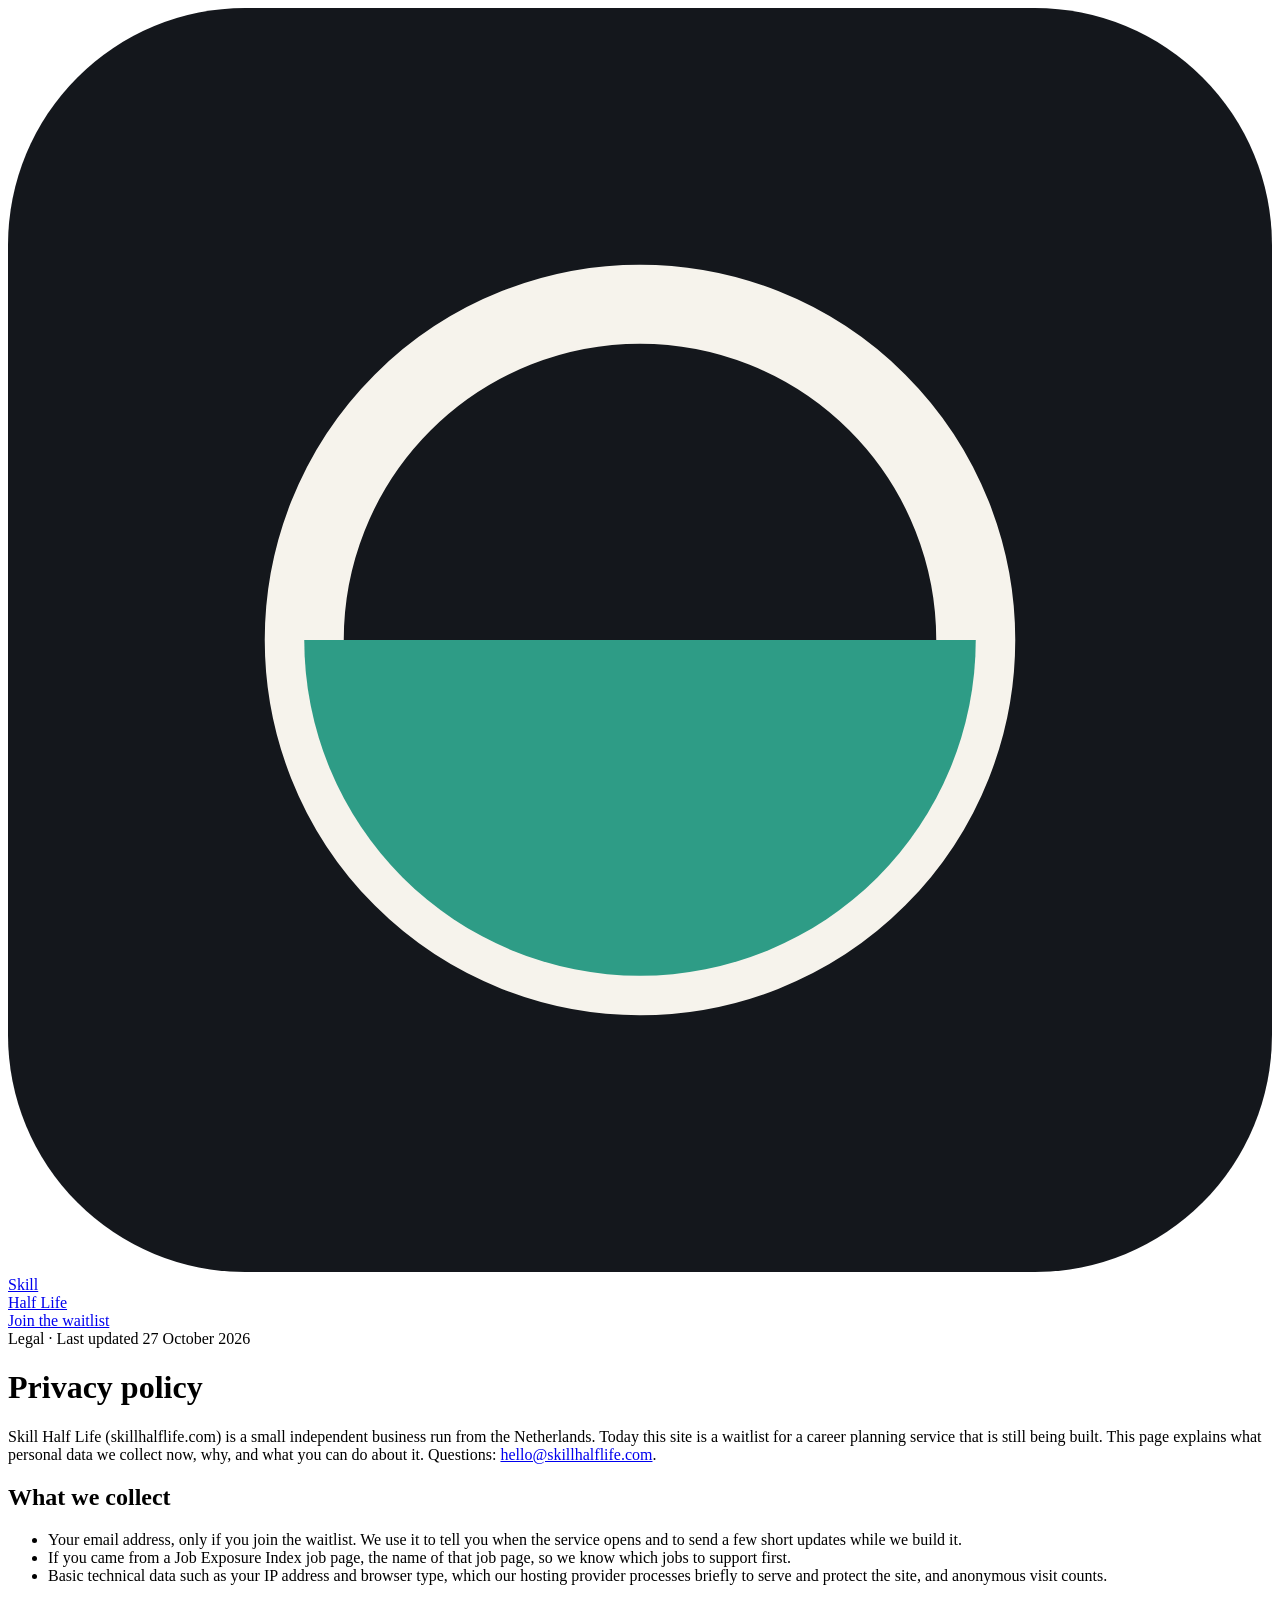
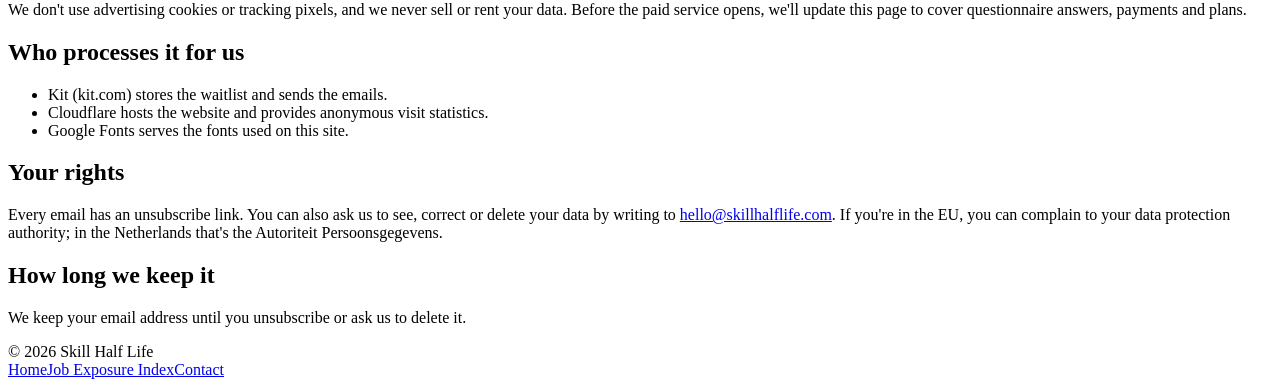
==== public/privacy.html @ 8c6c6389 "Add the skillhalflife.com waitlist page Static site served by a Cloudflare Worker, like the Job Expo" ====
<!doctype html>
<html lang="en">
<head>
<meta charset="utf-8">
<meta name="viewport" content="width=device-width, initial-scale=1, viewport-fit=cover">
<title>Privacy policy · Skill Half Life</title>
<meta name="description" content="What personal data Skill Half Life collects, why, and what you can do about it.">
<meta name="theme-color" content="#F6F3EC">
<link rel="canonical" href="https://skillhalflife.com/privacy.html">
<link rel="icon" href="/favicon.svg" type="image/svg+xml">
<link rel="preconnect" href="https://fonts.googleapis.com">
<link rel="preconnect" href="https://fonts.gstatic.com" crossorigin>
<link rel="stylesheet" href="https://fonts.googleapis.com/css2?family=Space+Grotesk:wght@500;600;700&family=Inter:wght@400;500;600&family=JetBrains+Mono:wght@400;500&display=swap">
<link rel="stylesheet" href="/assets/site.css">
</head>
<body>
<div class="wrap">
  <header class="top">
    <a class="brand" href="/" aria-label="Skill Half Life home">
      <svg viewBox="0 0 64 64" aria-hidden="true"><rect width="64" height="64" rx="12" fill="#14171C"/><circle cx="32" cy="32" r="17" fill="none" stroke="#F6F3EC" stroke-width="4"/><path d="M15 32a17 17 0 0 0 34 0z" fill="#2E9C86"/></svg>
      <span>Skill<br>Half Life</span>
    </a>
    <nav aria-label="Main"><a class="cta" href="/#waitlist">Join the waitlist</a></nav>
  </header>
  <main>
    <div class="page-head">
      <div class="eyebrow">Legal · Last updated 27 October 2026</div>
      <h1>Privacy policy</h1>
    </div>
    <article class="legal">
      <p>Skill Half Life (skillhalflife.com) is a small independent business run from the Netherlands. Today this site is a waitlist for a career planning service that is still being built. This page explains what personal data we collect now, why, and what you can do about it. Questions: <a href="mailto:hello@skillhalflife.com">hello@skillhalflife.com</a>.</p>
      <h2>What we collect</h2>
      <ul>
        <li>Your email address, only if you join the waitlist. We use it to tell you when the service opens and to send a few short updates while we build it.</li>
        <li>If you came from a Job Exposure Index job page, the name of that job page, so we know which jobs to support first.</li>
        <li>Basic technical data such as your IP address and browser type, which our hosting provider processes briefly to serve and protect the site, and anonymous visit counts.</li>
      </ul>
      <p>We don't use advertising cookies or tracking pixels, and we never sell or rent your data. Before the paid service opens, we'll update this page to cover questionnaire answers, payments and plans.</p>
      <h2>Who processes it for us</h2>
      <ul>
        <li>Kit (kit.com) stores the waitlist and sends the emails.</li>
        <li>Cloudflare hosts the website and provides anonymous visit statistics.</li>
        <li>Google Fonts serves the fonts used on this site.</li>
      </ul>
      <h2>Your rights</h2>
      <p>Every email has an unsubscribe link. You can also ask us to see, correct or delete your data by writing to <a href="mailto:hello@skillhalflife.com">hello@skillhalflife.com</a>. If you're in the EU, you can complain to your data protection authority; in the Netherlands that's the Autoriteit Persoonsgegevens.</p>
      <h2>How long we keep it</h2>
      <p>We keep your email address until you unsubscribe or ask us to delete it.</p>
    </article>
  </main>
  <footer>
    <div class="row">
      <span>© 2026 Skill Half Life</span>
      <nav aria-label="Footer"><a href="/">Home</a><a href="https://jobexposureindex.com/">Job Exposure Index</a><a href="mailto:hello@skillhalflife.com">Contact</a></nav>
    </div>
  </footer>
</div>
</body>
</html>
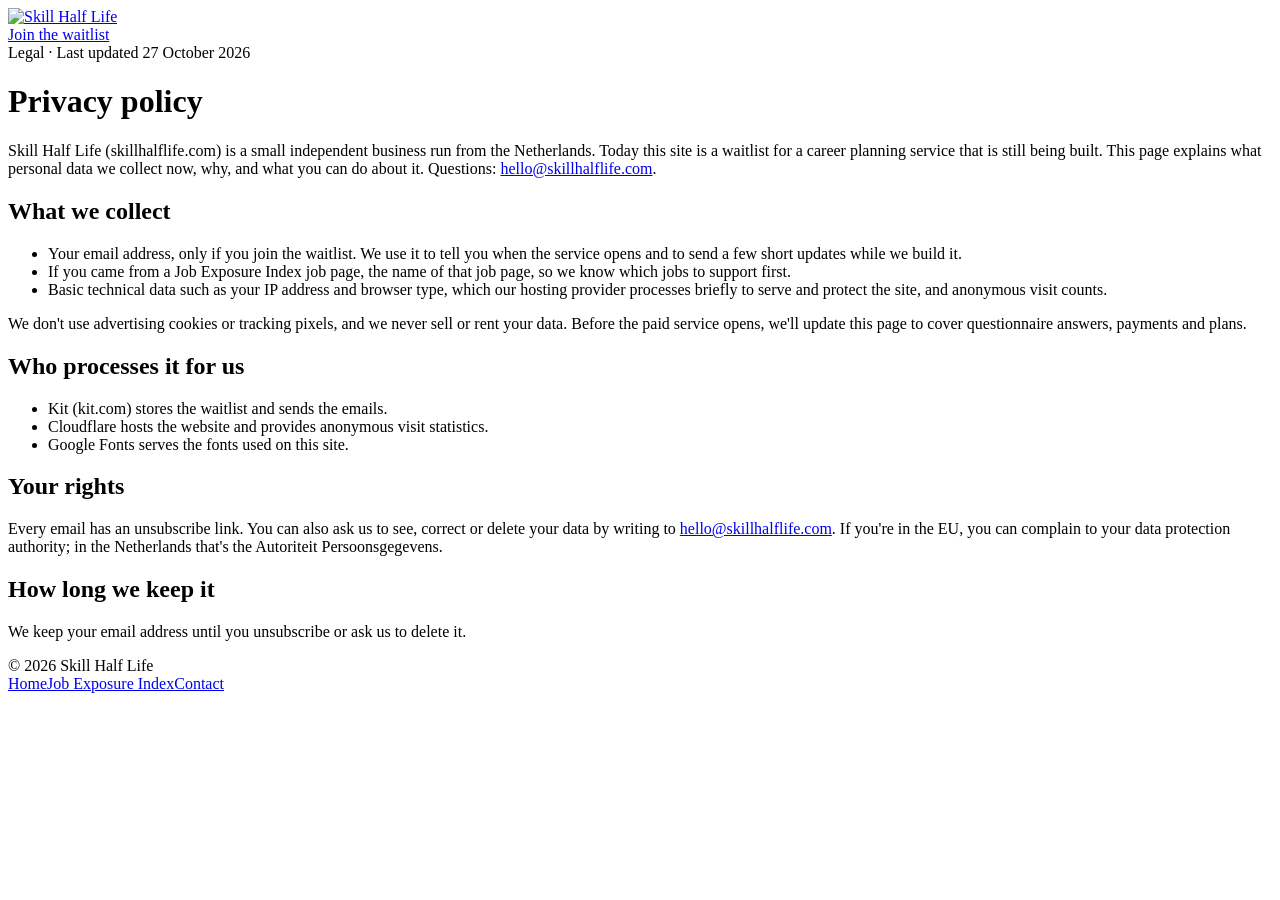
==== commit 60dd1653: "Apply the Skill Half Life house style Co-Authored-By: Claude Opus 5.5 <noreply@anthropic.com> Claude" ====
--- a/public/privacy.html
+++ b/public/privacy.html
@@ -7,19 +7,18 @@
 <meta name="description" content="What personal data Skill Half Life collects, why, and what you can do about it.">
 <meta name="theme-color" content="#F6F3EC">
 <link rel="canonical" href="https://skillhalflife.com/privacy.html">
-<link rel="icon" href="/favicon.svg" type="image/svg+xml">
+<link rel="icon" href="/favicon.ico" sizes="any">
+<link rel="icon" href="/brand/icon-192.png" type="image/png" sizes="192x192">
+<link rel="apple-touch-icon" href="/apple-touch-icon.png">
 <link rel="preconnect" href="https://fonts.googleapis.com">
 <link rel="preconnect" href="https://fonts.gstatic.com" crossorigin>
-<link rel="stylesheet" href="https://fonts.googleapis.com/css2?family=Space+Grotesk:wght@500;600;700&family=Inter:wght@400;500;600&family=JetBrains+Mono:wght@400;500&display=swap">
+<link rel="stylesheet" href="https://fonts.googleapis.com/css2?family=Manrope:wght@600;700;800&family=Inter:wght@400;500;600&family=JetBrains+Mono:wght@400;500&display=swap">
 <link rel="stylesheet" href="/assets/site.css">
 </head>
 <body>
 <div class="wrap">
   <header class="top">
-    <a class="brand" href="/" aria-label="Skill Half Life home">
-      <svg viewBox="0 0 64 64" aria-hidden="true"><rect width="64" height="64" rx="12" fill="#14171C"/><circle cx="32" cy="32" r="17" fill="none" stroke="#F6F3EC" stroke-width="4"/><path d="M15 32a17 17 0 0 0 34 0z" fill="#2E9C86"/></svg>
-      <span>Skill<br>Half Life</span>
-    </a>
+    <a class="brand" href="/" aria-label="Skill Half Life home"><img src="/brand/logo.png" width="800" height="214" alt="Skill Half Life"></a>
     <nav aria-label="Main"><a class="cta" href="/#waitlist">Join the waitlist</a></nav>
   </header>
   <main>
